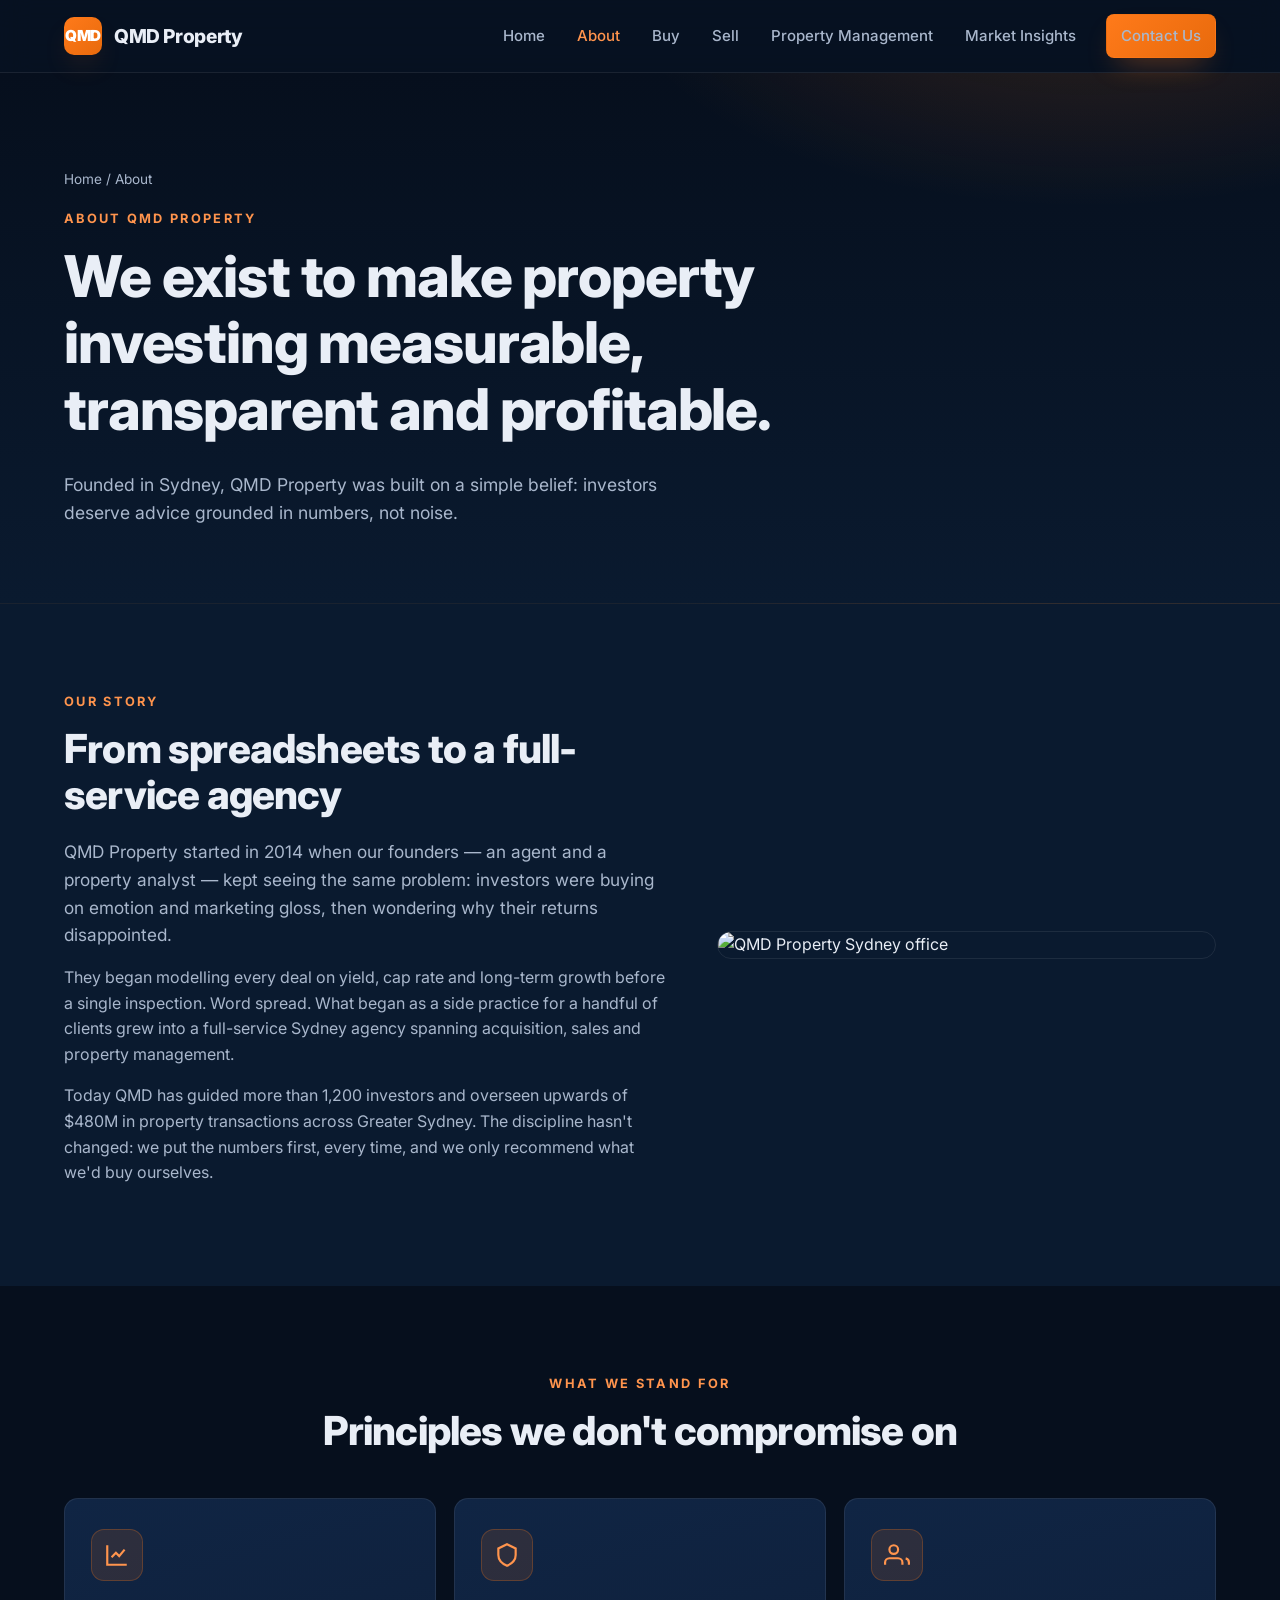
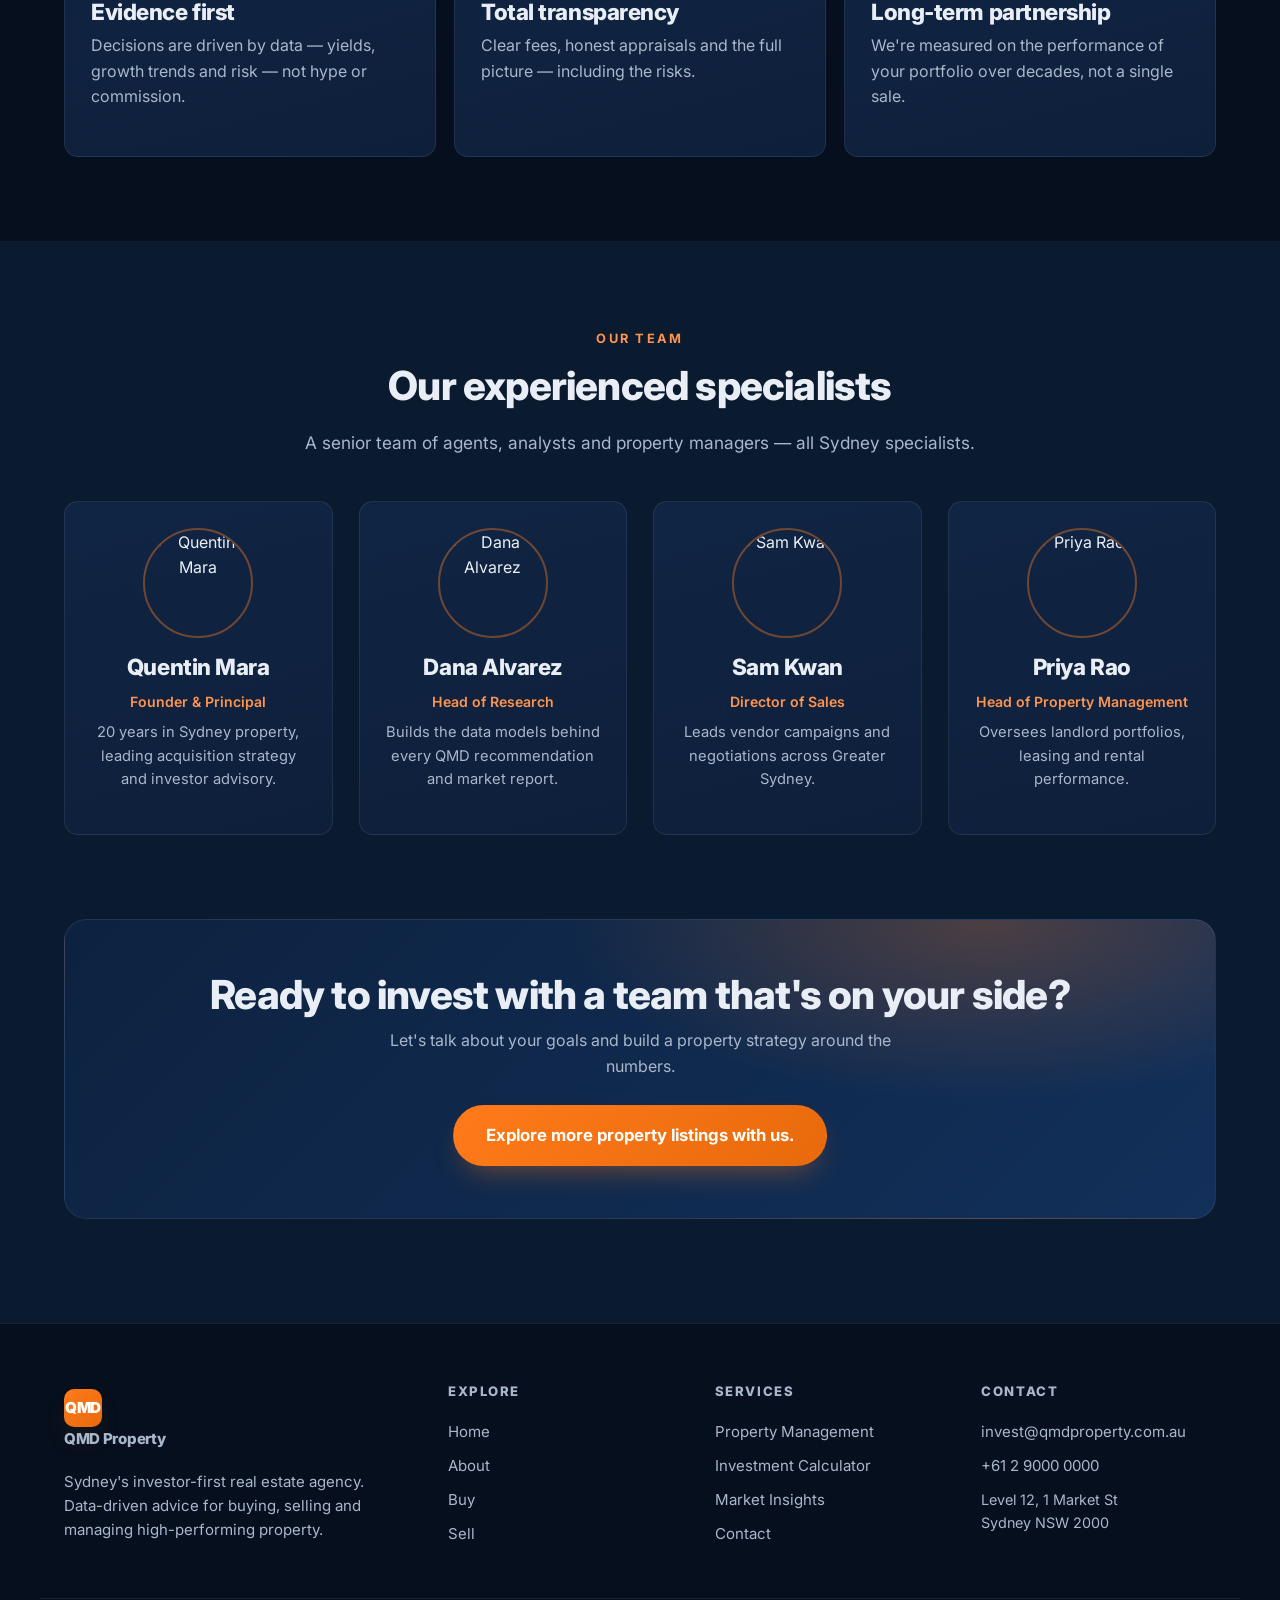
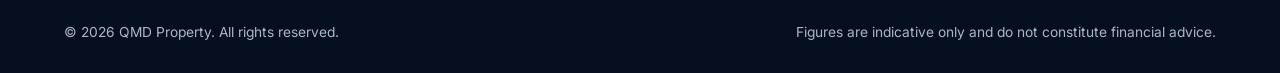
==== about.html @ 73f2976e "Initial commit" ====
<!DOCTYPE html>
<html lang="en">
<head>
  <meta charset="UTF-8">
  <meta name="viewport" content="width=device-width, initial-scale=1.0">
  <title>About — QMD Property</title>
  <meta name="description" content="The story behind QMD Property — a Sydney real estate investment agency built to put investor returns first. Meet the team.">
  <link rel="preconnect" href="https://fonts.googleapis.com">
  <link rel="preconnect" href="https://fonts.gstatic.com" crossorigin>
  <link href="https://fonts.googleapis.com/css2?family=Inter:wght@400;500;600;700;800;900&display=swap" rel="stylesheet">
  <link rel="stylesheet" href="css/styles.css">
</head>
<body>
  <header class="nav">
    <div class="container nav__inner">
      <a class="brand" href="index.html"><span class="brand__mark">QMD</span><span>QMD Property</span></a>
      <nav class="nav__links" id="navLinks">
        <a href="index.html">Home</a>
        <a href="about.html" class="active">About</a>
        <a href="buy.html">Buy</a>
        <a href="sell.html">Sell</a>
        <a href="property-management.html">Property Management</a>
        <a href="market-insights.html">Market Insights</a>
        <span class="nav__cta"><a class="btn btn--primary" href="contact.html">Contact Us</a></span>
      </nav>
      <button class="nav__toggle" aria-label="Menu"><span></span><span></span><span></span></button>
    </div>
  </header>

  <section class="page-hero">
    <div class="container reveal in">
      <nav class="breadcrumb"><a href="index.html">Home</a> / About</nav>
      <span class="eyebrow">About QMD Property</span>
      <h1>We exist to make property investing measurable, transparent and profitable.</h1>
      <p>Founded in Sydney, QMD Property was built on a simple belief: investors deserve advice grounded in numbers, not noise.</p>
    </div>
  </section>

  <!-- STORY -->
  <section class="section">
    <div class="container story">
      <div class="reveal">
        <span class="eyebrow">Our Story</span>
        <h2>From spreadsheets to a full-service agency</h2>
        <p class="lead">QMD Property started in 2014 when our founders — an agent and a property analyst — kept seeing the same problem: investors were buying on emotion and marketing gloss, then wondering why their returns disappointed.</p>
        <p class="muted">They began modelling every deal on yield, cap rate and long-term growth before a single inspection. Word spread. What began as a side practice for a handful of clients grew into a full-service Sydney agency spanning acquisition, sales and property management.</p>
        <p class="muted">Today QMD has guided more than 1,200 investors and overseen upwards of $480M in property transactions across Greater Sydney. The discipline hasn't changed: we put the numbers first, every time, and we only recommend what we'd buy ourselves.</p>
      </div>
      <div class="story__img reveal" data-delay="1">
        <img src="https://placehold.co/800x600/0d2240/ff7a1a?text=QMD+Property+Sydney" alt="QMD Property Sydney office">
      </div>
    </div>
  </section>

  <!-- VALUES -->
  <section class="section" style="background:var(--navy-900)">
    <div class="container">
      <div class="section-head center reveal">
        <span class="eyebrow">What We Stand For</span>
        <h2>Principles we don't compromise on</h2>
      </div>
      <div class="value-grid">
        <div class="card feature reveal"><div class="feature__icon"><svg viewBox="0 0 24 24" fill="none" stroke="currentColor" stroke-width="2"><path d="M3 3v18h18"/><path d="M7 14l4-4 3 3 5-6"/></svg></div><h3>Evidence first</h3><p>Decisions are driven by data — yields, growth trends and risk — not hype or commission.</p></div>
        <div class="card feature reveal" data-delay="1"><div class="feature__icon"><svg viewBox="0 0 24 24" fill="none" stroke="currentColor" stroke-width="2"><path d="M12 2l8 4v6c0 5-3.5 8-8 10-4.5-2-8-5-8-10V6z"/></svg></div><h3>Total transparency</h3><p>Clear fees, honest appraisals and the full picture — including the risks.</p></div>
        <div class="card feature reveal" data-delay="2"><div class="feature__icon"><svg viewBox="0 0 24 24" fill="none" stroke="currentColor" stroke-width="2"><path d="M17 21v-2a4 4 0 0 0-4-4H5a4 4 0 0 0-4 4v2"/><circle cx="9" cy="7" r="4"/><path d="M23 21v-2a4 4 0 0 0-3-3.87"/></svg></div><h3>Long-term partnership</h3><p>We're measured on the performance of your portfolio over decades, not a single sale.</p></div>
      </div>
    </div>
  </section>

  <!-- TEAM -->
  <section class="section">
    <div class="container">
      <div class="section-head center reveal">
        <span class="eyebrow">Our Team</span>
        <h2>Our experienced specialists</h2>
        <p class="lead">A senior team of agents, analysts and property managers — all Sydney specialists.</p>
      </div>
      <div class="grid grid--4">
        <div class="card team-card reveal"><img src="https://placehold.co/200x200/12305a/ff7a1a?text=QM" alt="Quentin Mara"><h3>Quentin Mara</h3><div class="role">Founder & Principal</div><p>20 years in Sydney property, leading acquisition strategy and investor advisory.</p></div>
        <div class="card team-card reveal" data-delay="1"><img src="https://placehold.co/200x200/0d2240/ff944d?text=DA" alt="Dana Alvarez"><h3>Dana Alvarez</h3><div class="role">Head of Research</div><p>Builds the data models behind every QMD recommendation and market report.</p></div>
        <div class="card team-card reveal" data-delay="2"><img src="https://placehold.co/200x200/0a1a2f/ff7a1a?text=SK" alt="Sam Kwan"><h3>Sam Kwan</h3><div class="role">Director of Sales</div><p>Leads vendor campaigns and negotiations across Greater Sydney.</p></div>
        <div class="card team-card reveal" data-delay="3"><img src="https://placehold.co/200x200/12305a/ff944d?text=PR" alt="Priya Rao"><h3>Priya Rao</h3><div class="role">Head of Property Management</div><p>Oversees landlord portfolios, leasing and rental performance.</p></div>
      </div>
    </div>
  </section>

  <section class="section" style="padding-top:0">
    <div class="container">
      <div class="cta-band reveal">
        <h2>Ready to invest with a team that's on your side?</h2>
        <p>Let's talk about your goals and build a property strategy around the numbers.</p>
        <a class="btn btn--primary btn--lg" href="contact.html">Explore more property listings with us.</a>
      </div>
    </div>
  </section>

  <footer class="footer">
    <div class="container footer__grid">
      <div class="footer__about"><a class="brand" href="index.html" style="margin-bottom:14px"><span class="brand__mark">QMD</span><span>QMD Property</span></a><p>Sydney's investor-first real estate agency. Data-driven advice for buying, selling and managing high-performing property.</p></div>
      <div><h4>Explore</h4><a href="index.html">Home</a><a href="about.html">About</a><a href="buy.html">Buy</a><a href="sell.html">Sell</a></div>
      <div><h4>Services</h4><a href="property-management.html">Property Management</a><a href="calculator.html">Investment Calculator</a><a href="market-insights.html">Market Insights</a><a href="contact.html">Contact</a></div>
      <div><h4>Contact</h4><a href="mailto:invest@qmdproperty.com.au">invest@qmdproperty.com.au</a><a href="tel:+61290000000">+61 2 9000 0000</a><span class="muted" style="font-size:.9rem;display:block;padding-top:5px">Level 12, 1 Market St<br>Sydney NSW 2000</span></div>
    </div>
    <div class="container footer__bottom"><span>© <span data-year></span> QMD Property. All rights reserved.</span><span>Figures are indicative only and do not constitute financial advice.</span></div>
  </footer>

  <script src="js/main.js"></script>
</body>
</html>
---- css/styles.css ----
/* =============================================================================
   QMD Property — global stylesheet
   Dark blue + orange, corporate, investor-focused.
   ========================================================================== */

:root {
  /* Brand palette */
  --navy-900: #060f1d;
  --navy-800: #0a1a2f;
  --navy-700: #0d2240;
  --navy-600: #12305a;
  --navy-500: #1b4276;
  --orange-500: #ff7a1a;
  --orange-400: #ff944d;
  --orange-600: #e86a0c;

  --ink: #e9eef6;
  --ink-muted: #a9b7cc;
  --line: rgba(255, 255, 255, 0.08);
  --card: #0e1f3a;
  --card-2: #102544;

  --maxw: 1200px;
  --radius: 14px;
  --radius-sm: 9px;
  --shadow: 0 18px 40px -20px rgba(0, 0, 0, 0.7);
  --shadow-orange: 0 14px 30px -12px rgba(255, 122, 26, 0.45);

  --font: "Inter", -apple-system, BlinkMacSystemFont, "Segoe UI", Roboto, Helvetica, Arial, sans-serif;
}

/* ----------------------------------------------------------------- reset */
*,
*::before,
*::after { box-sizing: border-box; }

html { scroll-behavior: smooth; }

body {
  margin: 0;
  font-family: var(--font);
  color: var(--ink);
  background: var(--navy-800);
  line-height: 1.6;
  -webkit-font-smoothing: antialiased;
  overflow-x: hidden;
}

img { max-width: 100%; display: block; }
a { color: inherit; text-decoration: none; }

h1, h2, h3, h4 { line-height: 1.15; margin: 0 0 .5em; font-weight: 800; letter-spacing: -0.02em; }
h1 { font-size: clamp(2.1rem, 5vw, 3.6rem); }
h2 { font-size: clamp(1.6rem, 3.4vw, 2.5rem); }
h3 { font-size: clamp(1.15rem, 2vw, 1.4rem); }
p { margin: 0 0 1rem; }

.container { width: 100%; max-width: var(--maxw); margin: 0 auto; padding: 0 24px; }

.section { padding: 84px 0; }
.section--tight { padding: 56px 0; }
.section-head { max-width: 720px; margin-bottom: 44px; }
.section-head.center { margin-left: auto; margin-right: auto; text-align: center; }
.eyebrow {
  display: inline-block;
  font-size: .8rem;
  font-weight: 700;
  letter-spacing: .18em;
  text-transform: uppercase;
  color: var(--orange-400);
  margin-bottom: 14px;
}
.lead { color: var(--ink-muted); font-size: 1.08rem; }
.muted { color: var(--ink-muted); }
.text-orange { color: var(--orange-500); }

/* ----------------------------------------------------------------- buttons */
.btn {
  display: inline-flex;
  align-items: center;
  gap: 10px;
  padding: 14px 26px;
  border-radius: 999px;
  font-weight: 700;
  font-size: .98rem;
  border: 1px solid transparent;
  cursor: pointer;
  transition: transform .2s ease, box-shadow .2s ease, background .2s ease, border-color .2s ease;
  white-space: nowrap;
}
.btn--primary {
  background: linear-gradient(135deg, var(--orange-500), var(--orange-600));
  color: #fff;
  box-shadow: var(--shadow-orange);
}
.btn--primary:hover { transform: translateY(-2px); box-shadow: 0 20px 38px -12px rgba(255, 122, 26, 0.6); }
.btn--ghost { background: transparent; color: var(--ink); border-color: var(--line); }
.btn--ghost:hover { border-color: var(--orange-500); color: var(--orange-400); transform: translateY(-2px); }
.btn--block { width: 100%; justify-content: center; }
.btn--lg { padding: 16px 32px; font-size: 1.05rem; }

/* ----------------------------------------------------------------- navbar */
.nav {
  position: sticky;
  top: 0;
  z-index: 100;
  background: rgba(6, 15, 29, 0.72);
  backdrop-filter: blur(14px);
  border-bottom: 1px solid var(--line);
  transition: background .3s ease;
}
.nav.scrolled { background: rgba(6, 15, 29, 0.92); }
.nav__inner {
  display: flex;
  align-items: center;
  justify-content: space-between;
  height: 72px;
}
.brand { display: flex; align-items: center; gap: 12px; font-weight: 800; font-size: 1.2rem; letter-spacing: -.02em; }
.brand__mark {
  display: grid; place-items: center;
  width: 38px; height: 38px;
  border-radius: 10px;
  background: linear-gradient(135deg, var(--orange-500), var(--orange-600));
  color: #fff; font-weight: 900; font-size: .95rem;
  box-shadow: var(--shadow-orange);
}
.brand__sub { color: var(--ink-muted); font-weight: 500; font-size: .72rem; letter-spacing: .14em; text-transform: uppercase; display: block; margin-top: -3px;}

.nav__links { display: flex; align-items: center; gap: 4px; }
.nav__links a {
  padding: 9px 14px;
  border-radius: 8px;
  font-size: .94rem;
  font-weight: 500;
  color: var(--ink-muted);
  transition: color .18s ease, background .18s ease;
}
.nav__links a:hover { color: var(--ink); background: rgba(255, 255, 255, 0.05); }
.nav__links a.active { color: var(--orange-400); }
.nav__cta { margin-left: 12px; }

.nav__toggle {
  display: none;
  background: none; border: 1px solid var(--line);
  border-radius: 8px; width: 42px; height: 42px;
  cursor: pointer; color: var(--ink);
}
.nav__toggle span { display: block; width: 18px; height: 2px; background: currentColor; margin: 4px auto; transition: .25s; }

@media (max-width: 980px) {
  .nav__toggle { display: block; }
  .nav__links {
    position: absolute;
    top: 72px; left: 0; right: 0;
    flex-direction: column;
    align-items: stretch;
    gap: 0;
    background: var(--navy-900);
    border-bottom: 1px solid var(--line);
    padding: 12px 24px 22px;
    transform: translateY(-12px);
    opacity: 0; pointer-events: none;
    transition: .25s ease;
  }
  .nav__links.open { transform: translateY(0); opacity: 1; pointer-events: auto; }
  .nav__links a { padding: 13px 8px; }
  .nav__cta { margin: 8px 0 0; }
  .nav__cta .btn { width: 100%; justify-content: center; }
}

/* ----------------------------------------------------------------- hero */
.hero {
  position: relative;
  overflow: hidden;
  padding: clamp(70px, 12vw, 140px) 0 clamp(60px, 9vw, 110px);
  background:
    radial-gradient(1100px 540px at 78% -8%, rgba(255, 122, 26, 0.22), transparent 60%),
    radial-gradient(900px 500px at 8% 18%, rgba(27, 66, 118, 0.55), transparent 60%),
    linear-gradient(180deg, var(--navy-900), var(--navy-800));
}
.hero__grid {
  display: grid;
  grid-template-columns: 1.05fr .95fr;
  gap: 56px;
  align-items: center;
}
.hero__tag {
  display: inline-flex; align-items: center; gap: 8px;
  padding: 7px 14px; border-radius: 999px;
  border: 1px solid var(--line);
  background: rgba(255, 255, 255, 0.04);
  font-size: .82rem; color: var(--ink-muted); margin-bottom: 22px;
}
.hero__tag .dot { width: 8px; height: 8px; border-radius: 50%; background: var(--orange-500); box-shadow: 0 0 0 4px rgba(255,122,26,.18); }
.hero h1 span { color: var(--orange-500); }
.hero p { font-size: 1.15rem; color: var(--ink-muted); max-width: 540px; }
.hero__actions { display: flex; flex-wrap: wrap; gap: 14px; margin-top: 30px; }
.hero__stats { display: flex; gap: 34px; margin-top: 44px; flex-wrap: wrap; }
.hero__stats .num { font-size: 1.9rem; font-weight: 800; color: #fff; }
.hero__stats .lbl { font-size: .82rem; color: var(--ink-muted); }

/* parallax visual (hero only) */
.hero__visual { position: relative; }
.hero__visual .parallax-layer { will-change: transform; }
.hero-card {
  background: linear-gradient(160deg, var(--card-2), var(--card));
  border: 1px solid var(--line);
  border-radius: 18px;
  box-shadow: var(--shadow);
  padding: 22px;
}
.hero-card__img {
  border-radius: 12px;
  aspect-ratio: 16/10;
  background: linear-gradient(135deg, var(--navy-600), var(--navy-700));
  position: relative; overflow: hidden;
}
.hero-card__img::after{
  content:""; position:absolute; inset:0;
  background: radial-gradient(400px 200px at 70% 0%, rgba(255,122,26,.35), transparent 60%);
}
.hero-card__row { display: flex; justify-content: space-between; align-items: center; margin-top: 16px; }
.hero-card__row .price { font-size: 1.4rem; font-weight: 800; }
.badge {
  font-size: .72rem; font-weight: 700; letter-spacing: .04em;
  padding: 5px 10px; border-radius: 999px;
  background: rgba(255, 122, 26, 0.15); color: var(--orange-400);
  border: 1px solid rgba(255,122,26,.3);
}
.hero-float {
  position: absolute;
  background: var(--navy-900);
  border: 1px solid var(--line);
  border-radius: 12px;
  padding: 12px 16px;
  box-shadow: var(--shadow);
}
.hero-float .k { font-size: .72rem; color: var(--ink-muted); }
.hero-float .v { font-size: 1.2rem; font-weight: 800; color: var(--orange-400); }
.hero-float--tl { top: -18px; left: -22px; }
.hero-float--br { bottom: -20px; right: -16px; }

@media (max-width: 900px) {
  .hero__grid { grid-template-columns: 1fr; gap: 48px; }
  .hero__visual { order: -1; max-width: 460px; }
  .hero-float--tl { left: 0; }
  .hero-float--br { right: 0; }
}

/* ----------------------------------------------------------------- search bar graphic */
.searchbar {
  margin-top: 40px;
  background: rgba(255,255,255,.04);
  border: 1px solid var(--line);
  border-radius: 16px;
  padding: 10px;
  display: grid;
  grid-template-columns: 1.4fr 1fr 1fr auto;
  gap: 10px;
  box-shadow: var(--shadow);
  transition: border-color .3s ease, box-shadow .3s ease;
}
.searchbar:hover { border-color: rgba(255,122,26,.4); box-shadow: 0 22px 44px -22px rgba(255,122,26,.4); }
.searchbar .field {
  background: var(--navy-900);
  border-radius: 10px;
  padding: 10px 14px;
  display: flex; flex-direction: column;
}
.searchbar .field span { font-size: .68rem; text-transform: uppercase; letter-spacing: .12em; color: var(--ink-muted); }
.searchbar .field strong { font-weight: 600; color: var(--ink); }
.searchbar .field--pulse strong::after {
  content: "|"; color: var(--orange-500);
  animation: blink 1.1s steps(2) infinite; margin-left: 1px;
}
@keyframes blink { 50% { opacity: 0; } }
.searchbar .btn { height: 100%; }
@media (max-width: 760px) { .searchbar { grid-template-columns: 1fr 1fr; } .searchbar .btn { grid-column: 1 / -1; } }

/* ----------------------------------------------------------------- cards / grids */
.grid { display: grid; gap: 26px; }
.grid--3 { grid-template-columns: repeat(3, 1fr); }
.grid--2 { grid-template-columns: repeat(2, 1fr); }
.grid--4 { grid-template-columns: repeat(4, 1fr); }
@media (max-width: 900px) { .grid--3, .grid--4 { grid-template-columns: repeat(2, 1fr); } }
@media (max-width: 620px) { .grid--2, .grid--3, .grid--4 { grid-template-columns: 1fr; } }

.card {
  background: linear-gradient(165deg, var(--card-2), var(--card));
  border: 1px solid var(--line);
  border-radius: var(--radius);
  overflow: hidden;
  transition: transform .25s ease, border-color .25s ease, box-shadow .25s ease;
}
.card:hover { transform: translateY(-6px); border-color: rgba(255,122,26,.35); box-shadow: var(--shadow); }

/* property card */
.property {
  display: flex; flex-direction: column; height: 100%;
}
.property__media { position: relative; aspect-ratio: 16/11; overflow: hidden; }
.property__media img { width: 100%; height: 100%; object-fit: cover; transition: transform .5s ease; }
.property:hover .property__media img { transform: scale(1.06); }
.property__type {
  position: absolute; top: 12px; left: 12px;
  background: rgba(6,15,29,.78); backdrop-filter: blur(4px);
  border: 1px solid var(--line);
  font-size: .72rem; font-weight: 700; padding: 5px 11px; border-radius: 999px;
}
.property__yield {
  position: absolute; top: 12px; right: 12px;
  background: linear-gradient(135deg, var(--orange-500), var(--orange-600));
  color: #fff; font-size: .72rem; font-weight: 800; padding: 5px 11px; border-radius: 999px;
}
.property__body { padding: 18px 18px 20px; display: flex; flex-direction: column; flex: 1; }
.property__suburb { color: var(--ink-muted); font-size: .85rem; display: flex; align-items: center; gap: 6px; }
.property__name { font-size: 1.12rem; font-weight: 700; margin: 4px 0 10px; }
.property__price { font-size: 1.35rem; font-weight: 800; color: #fff; }
.property__specs { display: flex; gap: 16px; margin: 12px 0 16px; color: var(--ink-muted); font-size: .88rem; flex-wrap: wrap; }
.property__specs span { display: inline-flex; align-items: center; gap: 5px; }
.property__stats { display: flex; gap: 10px; margin-top: auto; }
.stat-pill {
  flex: 1; text-align: center;
  background: rgba(255,255,255,.03); border: 1px solid var(--line);
  border-radius: 10px; padding: 8px 6px;
}
.stat-pill .v { font-weight: 800; color: var(--orange-400); font-size: 1rem; }
.stat-pill .k { font-size: .66rem; text-transform: uppercase; letter-spacing: .08em; color: var(--ink-muted); }
.property__cta { margin-top: 16px; }

/* feature/service cards */
.feature { padding: 30px 26px; height: 100%; display: flex; flex-direction: column; }
.feature__icon {
  width: 52px; height: 52px; border-radius: 13px; display: grid; place-items: center;
  background: rgba(255,122,26,.12); border: 1px solid rgba(255,122,26,.25);
  color: var(--orange-400); margin-bottom: 18px;
}
.feature__icon svg { width: 26px; height: 26px; }
.feature h3 { margin-bottom: 8px; }
.feature p { color: var(--ink-muted); flex: 1; }
.feature__link { color: var(--orange-400); font-weight: 700; font-size: .92rem; display: inline-flex; align-items: center; gap: 7px; margin-top: 12px; }
.feature__link svg { transition: transform .2s ease; }
.feature:hover .feature__link svg { transform: translateX(4px); }

/* ----------------------------------------------------------------- slideshow */
.slideshow { position: relative; }
.slideshow__viewport { overflow: hidden; border-radius: var(--radius); }
.slideshow__track { display: flex; transition: transform .55s cubic-bezier(.4,.0,.2,1); }
.slideshow__slide { flex: 0 0 33.333%; padding: 0 13px; box-sizing: border-box; }
@media (max-width: 900px) { .slideshow__slide { flex-basis: 50%; } }
@media (max-width: 620px) { .slideshow__slide { flex-basis: 100%; } }
.slideshow__nav { display: flex; justify-content: space-between; align-items: center; margin-top: 24px; gap: 16px;}
.slideshow__dots { display: flex; gap: 8px; }
.slideshow__dots button {
  width: 9px; height: 9px; border-radius: 50%; border: none; cursor: pointer;
  background: rgba(255,255,255,.2); transition: .2s; padding: 0;
}
.slideshow__dots button.active { background: var(--orange-500); width: 26px; border-radius: 999px; }
.slide-arrows { display: flex; gap: 10px; }
.slide-arrows button {
  width: 46px; height: 46px; border-radius: 50%;
  background: var(--card); border: 1px solid var(--line); color: var(--ink);
  cursor: pointer; display: grid; place-items: center; transition: .2s;
}
.slide-arrows button:hover { border-color: var(--orange-500); color: var(--orange-400); }

/* ----------------------------------------------------------------- CTA band */
.cta-band {
  background:
    radial-gradient(700px 300px at 80% 0%, rgba(255,122,26,.25), transparent 60%),
    linear-gradient(135deg, var(--navy-700), var(--navy-600));
  border: 1px solid var(--line);
  border-radius: 22px;
  padding: 52px;
  text-align: center;
}
.cta-band h2 { margin-bottom: 10px; }
.cta-band p { color: var(--ink-muted); max-width: 560px; margin: 0 auto 26px; }

/* ----------------------------------------------------------------- why-invest */
.why { display: grid; grid-template-columns: repeat(2, 1fr); gap: 18px; }
@media (max-width: 720px){ .why { grid-template-columns: 1fr; } }
.why__item { display: flex; gap: 16px; padding: 22px; background: rgba(255,255,255,.025); border: 1px solid var(--line); border-radius: var(--radius); }
.why__num { font-size: 1.4rem; font-weight: 900; color: var(--orange-500); line-height: 1; }
.why__item h3 { font-size: 1.1rem; margin-bottom: 6px; }
.why__item p { color: var(--ink-muted); margin: 0; font-size: .95rem; }

/* ----------------------------------------------------------------- flowchart */
.flow { display: grid; grid-template-columns: repeat(4, 1fr); gap: 18px; counter-reset: step; }
@media (max-width: 880px){ .flow { grid-template-columns: repeat(2, 1fr); } }
@media (max-width: 520px){ .flow { grid-template-columns: 1fr; } }
.flow__step {
  position: relative;
  background: linear-gradient(165deg, var(--card-2), var(--card));
  border: 1px solid var(--line);
  border-radius: var(--radius);
  padding: 26px 22px;
}
.flow__step .n {
  width: 40px; height: 40px; border-radius: 11px; display: grid; place-items: center;
  font-weight: 900; color: #fff; margin-bottom: 14px;
  background: linear-gradient(135deg, var(--orange-500), var(--orange-600));
  box-shadow: var(--shadow-orange);
}
.flow__step h3 { font-size: 1.08rem; margin-bottom: 6px; }
.flow__step p { color: var(--ink-muted); margin: 0; font-size: .93rem; }
.flow__step::after {
  content: "→"; position: absolute; right: -16px; top: 50%; transform: translateY(-50%);
  color: var(--orange-500); font-size: 1.4rem; font-weight: 700; z-index: 2;
}
.flow__step:last-child::after { display: none; }
@media (max-width: 880px){ .flow__step::after { display: none; } }

/* ----------------------------------------------------------------- forms */
.form { display: grid; gap: 16px; }
.form .row { display: grid; grid-template-columns: 1fr 1fr; gap: 16px; }
@media (max-width: 620px){ .form .row { grid-template-columns: 1fr; } }
.field-group { display: flex; flex-direction: column; gap: 7px; }
.field-group label { font-size: .85rem; font-weight: 600; color: var(--ink); }
.field-group input,
.field-group select,
.field-group textarea {
  background: var(--navy-900);
  border: 1px solid var(--line);
  border-radius: 10px;
  padding: 13px 14px;
  color: var(--ink);
  font-family: inherit;
  font-size: .96rem;
  transition: border-color .2s ease, box-shadow .2s ease;
}
.field-group input::placeholder, .field-group textarea::placeholder { color: #62748f; }
.field-group input:focus,
.field-group select:focus,
.field-group textarea:focus {
  outline: none; border-color: var(--orange-500);
  box-shadow: 0 0 0 3px rgba(255,122,26,.18);
}
.field-group textarea { resize: vertical; min-height: 120px; }
.form__note { font-size: .82rem; color: var(--ink-muted); }
.form-card {
  background: linear-gradient(165deg, var(--card-2), var(--card));
  border: 1px solid var(--line);
  border-radius: var(--radius);
  padding: 32px;
}

/* ----------------------------------------------------------------- buy page toolbar */
.toolbar {
  background: linear-gradient(165deg, var(--card-2), var(--card));
  border: 1px solid var(--line);
  border-radius: var(--radius);
  padding: 20px;
  margin-bottom: 30px;
}
.toolbar__grid { display: grid; grid-template-columns: repeat(5, 1fr); gap: 14px; align-items: end; }
@media (max-width: 980px){ .toolbar__grid { grid-template-columns: repeat(2, 1fr); } }
@media (max-width: 520px){ .toolbar__grid { grid-template-columns: 1fr; } }
.toolbar .field-group input,
.toolbar .field-group select { padding: 11px 12px; }
.results-meta { display: flex; justify-content: space-between; align-items: center; margin-bottom: 22px; flex-wrap: wrap; gap: 12px; }
.results-meta .count { color: var(--ink-muted); }

/* pagination */
.pagination { display: flex; justify-content: center; gap: 8px; margin-top: 44px; flex-wrap: wrap; }
.pagination button {
  min-width: 42px; height: 42px; padding: 0 12px;
  border-radius: 10px; border: 1px solid var(--line);
  background: var(--card); color: var(--ink); cursor: pointer; font-weight: 600;
  transition: .18s;
}
.pagination button:hover:not(:disabled) { border-color: var(--orange-500); color: var(--orange-400); }
.pagination button.active { background: var(--orange-500); border-color: var(--orange-500); color: #fff; }
.pagination button:disabled { opacity: .4; cursor: not-allowed; }

.empty-state { text-align: center; padding: 60px 20px; color: var(--ink-muted); }

/* ----------------------------------------------------------------- single listing */
.listing-hero { display: grid; grid-template-columns: 1.4fr 1fr; gap: 30px; }
@media (max-width: 880px){ .listing-hero { grid-template-columns: 1fr; } }
.gallery__main { border-radius: var(--radius); overflow: hidden; aspect-ratio: 16/10; border: 1px solid var(--line); }
.gallery__main img { width: 100%; height: 100%; object-fit: cover; }
.gallery__thumbs { display: grid; grid-template-columns: repeat(3, 1fr); gap: 12px; margin-top: 12px; }
.gallery__thumbs img { border-radius: 10px; aspect-ratio: 16/11; object-fit: cover; cursor: pointer; border: 2px solid transparent; transition: .2s; }
.gallery__thumbs img:hover, .gallery__thumbs img.active { border-color: var(--orange-500); }
.listing-summary { background: linear-gradient(165deg, var(--card-2), var(--card)); border: 1px solid var(--line); border-radius: var(--radius); padding: 28px; align-self: start; }
.listing-summary .price { font-size: 2rem; font-weight: 900; }
.invest-stats { display: grid; grid-template-columns: repeat(3, 1fr); gap: 12px; margin: 22px 0; }
.invest-stats .box { background: rgba(255,255,255,.03); border: 1px solid var(--line); border-radius: 12px; padding: 16px 12px; text-align: center; }
.invest-stats .box .v { font-size: 1.4rem; font-weight: 900; color: var(--orange-400); }
.invest-stats .box .k { font-size: .72rem; text-transform: uppercase; letter-spacing: .07em; color: var(--ink-muted); }
.spec-list { list-style: none; padding: 0; margin: 20px 0 0; display: grid; grid-template-columns: 1fr 1fr; gap: 12px; }
.spec-list li { display: flex; justify-content: space-between; padding: 10px 0; border-bottom: 1px solid var(--line); font-size: .95rem; }
.spec-list li span:first-child { color: var(--ink-muted); }

/* ----------------------------------------------------------------- calculator */
.calc { display: grid; grid-template-columns: 1fr 1fr; gap: 30px; align-items: start; }
@media (max-width: 880px){ .calc { grid-template-columns: 1fr; } }
.calc__results { background: linear-gradient(165deg, var(--card-2), var(--card)); border: 1px solid var(--line); border-radius: var(--radius); padding: 30px; position: sticky; top: 92px; }
.result-row { display: flex; justify-content: space-between; align-items: baseline; padding: 18px 0; border-bottom: 1px solid var(--line); }
.result-row:last-child { border-bottom: none; }
.result-row .label { color: var(--ink-muted); }
.result-row .value { font-size: 1.8rem; font-weight: 900; color: var(--orange-400); }
.result-row .value.big { font-size: 2.2rem; }
input[type="range"] { width: 100%; accent-color: var(--orange-500); }

/* ----------------------------------------------------------------- about / team */
.team-card { text-align: center; padding: 26px; }
.team-card img { width: 110px; height: 110px; border-radius: 50%; object-fit: cover; margin: 0 auto 16px; border: 2px solid rgba(255,122,26,.4); }
.team-card .role { color: var(--orange-400); font-size: .88rem; font-weight: 600; }
.team-card p { color: var(--ink-muted); font-size: .92rem; margin-top: 8px; }

.story { display: grid; grid-template-columns: 1.1fr .9fr; gap: 44px; align-items: center; }
@media (max-width: 880px){ .story { grid-template-columns: 1fr; } }
.story__img { border-radius: var(--radius); overflow: hidden; border: 1px solid var(--line); box-shadow: var(--shadow); }

.value-grid { display: grid; grid-template-columns: repeat(3,1fr); gap: 18px; }
@media (max-width: 760px){ .value-grid { grid-template-columns: 1fr; } }

/* ----------------------------------------------------------------- market insights */
.market { display: flex; flex-direction: column; height: 100%; padding: 26px; }
.market__head { display: flex; justify-content: space-between; align-items: center; margin-bottom: 14px; }
.market__trend { font-size: .78rem; font-weight: 700; padding: 4px 10px; border-radius: 999px; background: rgba(46, 204, 113, .14); color: #4ade80; border: 1px solid rgba(46,204,113,.3); }
.market__metrics { display: grid; grid-template-columns: repeat(3,1fr); gap: 10px; margin-top: auto; padding-top: 18px; }
.market__metrics .m .v { font-weight: 800; color: var(--orange-400); }
.market__metrics .m .k { font-size: .68rem; text-transform: uppercase; letter-spacing: .06em; color: var(--ink-muted); }

/* ----------------------------------------------------------------- page hero (interior) */
.page-hero {
  padding: clamp(60px, 9vw, 96px) 0 clamp(40px, 6vw, 60px);
  background:
    radial-gradient(800px 400px at 85% -20%, rgba(255,122,26,.18), transparent 60%),
    linear-gradient(180deg, var(--navy-900), var(--navy-800));
  border-bottom: 1px solid var(--line);
}
.page-hero h1 { max-width: 760px; }
.page-hero p { max-width: 640px; color: var(--ink-muted); font-size: 1.1rem; }
.breadcrumb { font-size: .85rem; color: var(--ink-muted); margin-bottom: 14px; }
.breadcrumb a:hover { color: var(--orange-400); }

/* ----------------------------------------------------------------- footer */
.footer { background: var(--navy-900); border-top: 1px solid var(--line); padding: 60px 0 30px; margin-top: 20px; }
.footer__grid { display: grid; grid-template-columns: 1.5fr 1fr 1fr 1fr; gap: 32px; }
@media (max-width: 820px){ .footer__grid { grid-template-columns: 1fr 1fr; gap: 28px; } }
@media (max-width: 480px){ .footer__grid { grid-template-columns: 1fr; } }
.footer h4 { font-size: .82rem; text-transform: uppercase; letter-spacing: .12em; color: var(--ink-muted); margin-bottom: 16px; }
.footer a { display: block; color: var(--ink-muted); padding: 5px 0; font-size: .94rem; transition: color .18s; }
.footer a:hover { color: var(--orange-400); }
.footer__about p { color: var(--ink-muted); font-size: .94rem; max-width: 300px; }
.footer__bottom { border-top: 1px solid var(--line); margin-top: 40px; padding-top: 22px; display: flex; justify-content: space-between; gap: 14px; flex-wrap: wrap; color: var(--ink-muted); font-size: .86rem; }

/* ----------------------------------------------------------------- scroll reveal */
.reveal { opacity: 0; transform: translateY(26px); transition: opacity .7s ease, transform .7s ease; }
.reveal.in { opacity: 1; transform: none; }
.reveal[data-delay="1"]{ transition-delay: .08s; }
.reveal[data-delay="2"]{ transition-delay: .16s; }
.reveal[data-delay="3"]{ transition-delay: .24s; }

@media (prefers-reduced-motion: reduce) {
  * { animation: none !important; transition: none !important; scroll-behavior: auto !important; }
  .reveal { opacity: 1; transform: none; }
}

/* form success message */
.form-success {
  display: none;
  background: rgba(46,204,113,.12);
  border: 1px solid rgba(46,204,113,.35);
  color: #4ade80;
  border-radius: 10px; padding: 14px 16px; font-size: .95rem; font-weight: 600;
}
.form-success.show { display: block; }
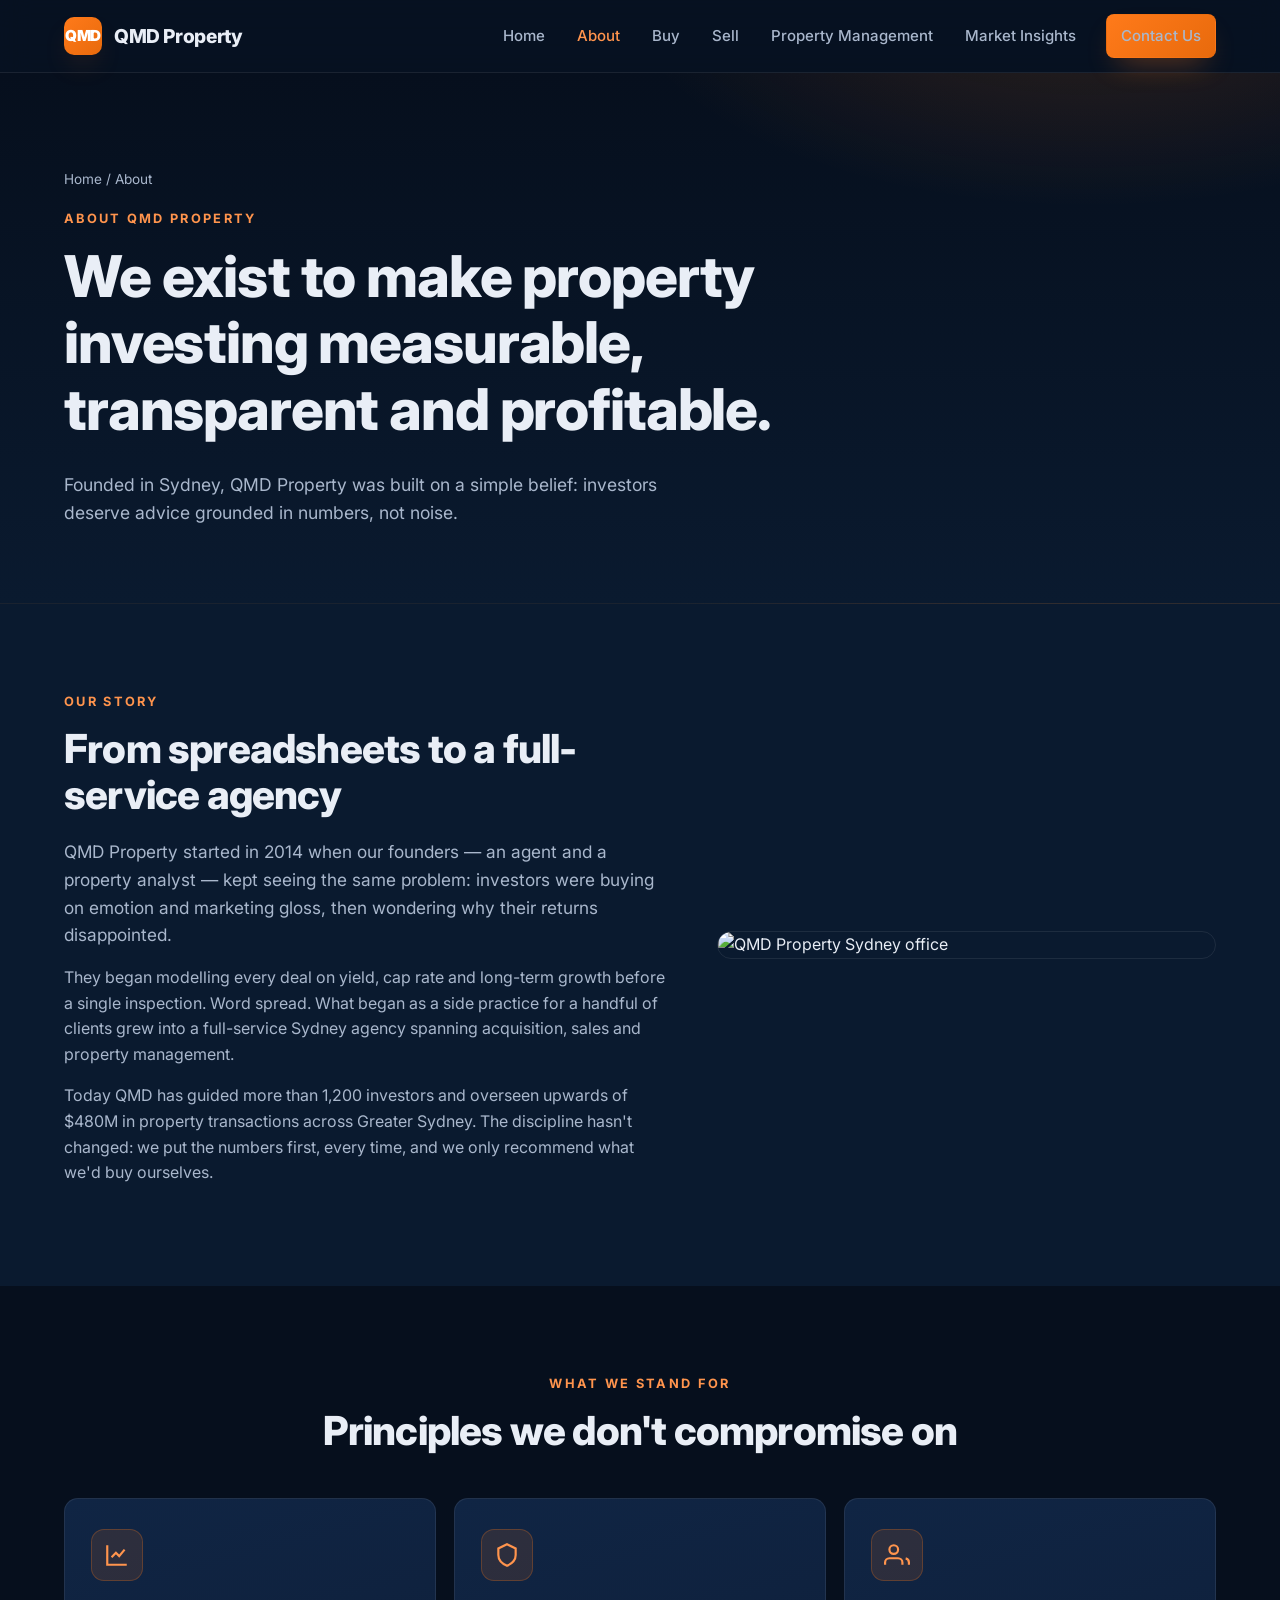
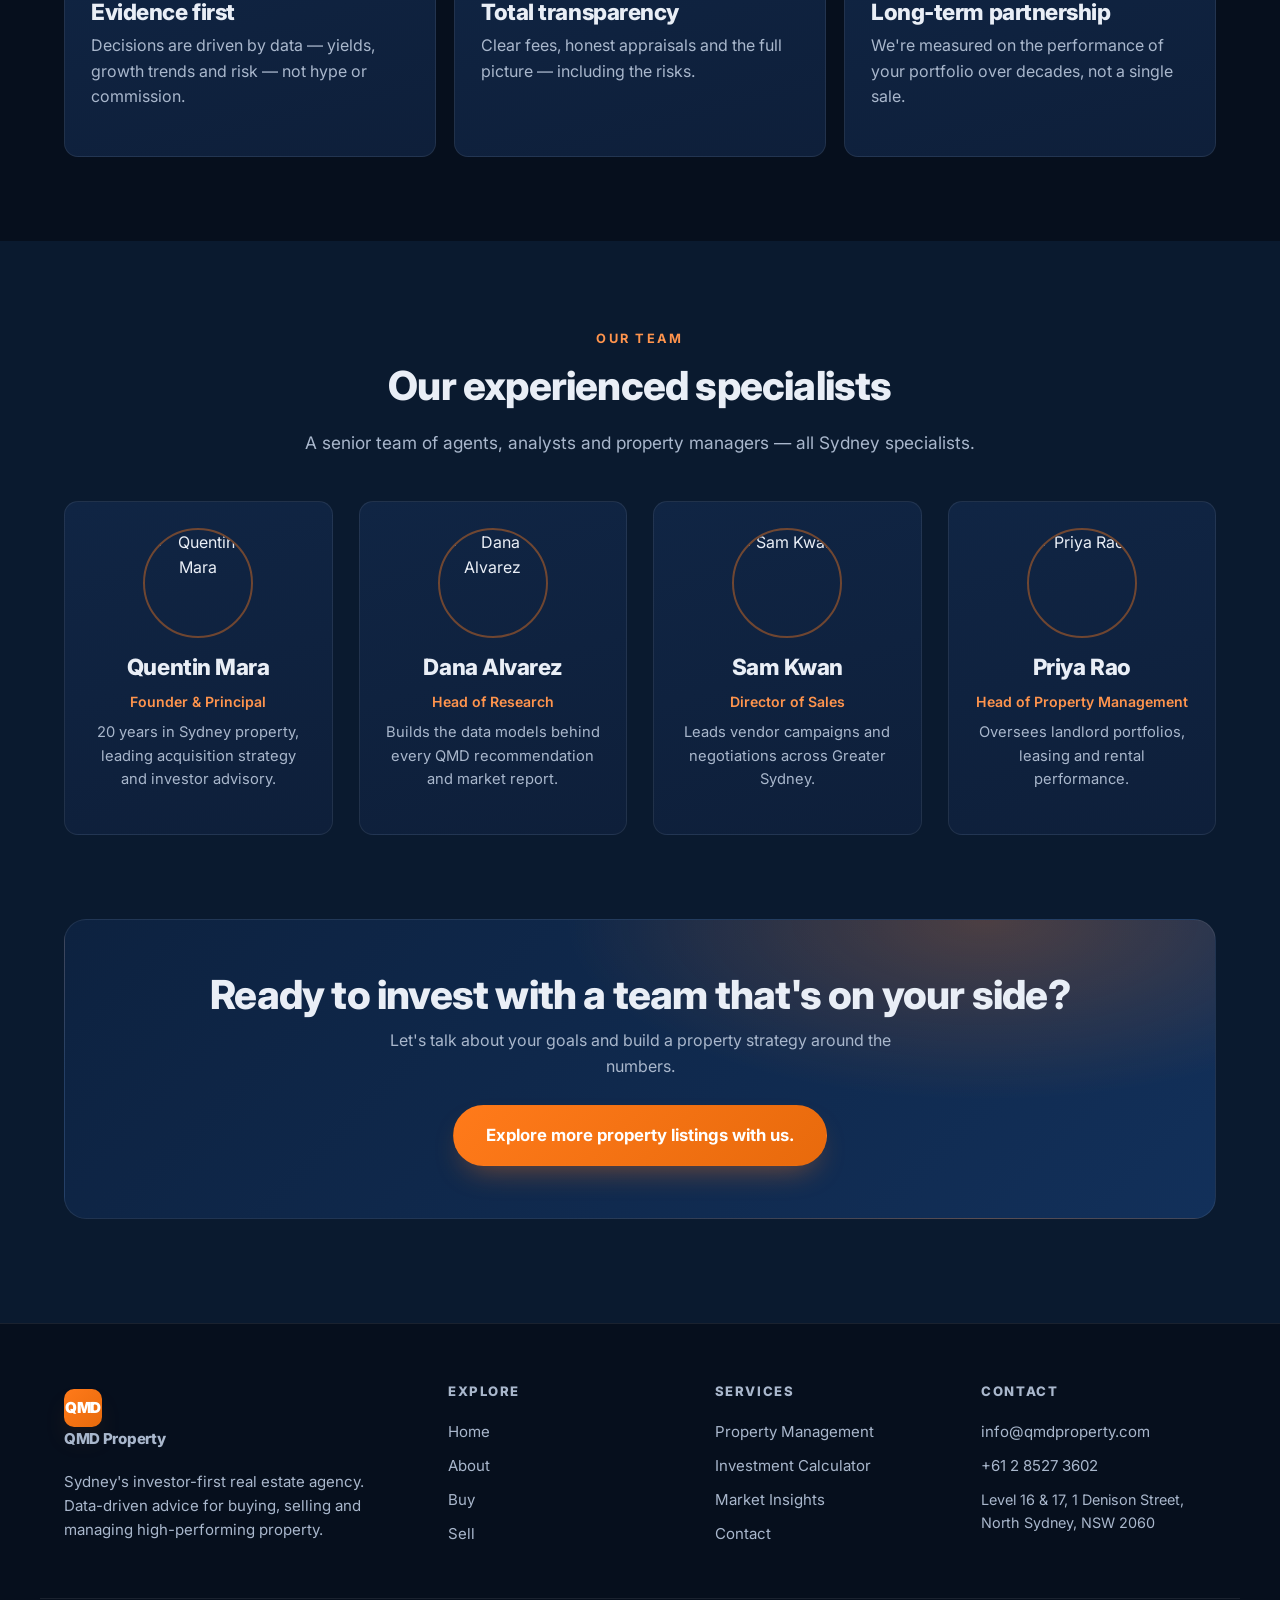
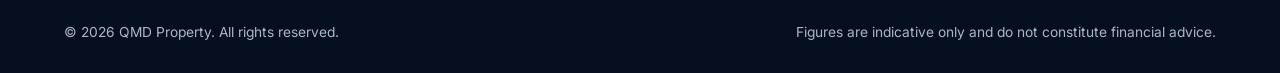
==== commit c58d60f1: "Make contact details consistent site-wide Update every page's footer (and the Contact/listing body c" ====
--- a/about.html
+++ b/about.html
@@ -99,7 +99,7 @@
       <div class="footer__about"><a class="brand" href="index.html" style="margin-bottom:14px"><span class="brand__mark">QMD</span><span>QMD Property</span></a><p>Sydney's investor-first real estate agency. Data-driven advice for buying, selling and managing high-performing property.</p></div>
       <div><h4>Explore</h4><a href="index.html">Home</a><a href="about.html">About</a><a href="buy.html">Buy</a><a href="sell.html">Sell</a></div>
       <div><h4>Services</h4><a href="property-management.html">Property Management</a><a href="calculator.html">Investment Calculator</a><a href="market-insights.html">Market Insights</a><a href="contact.html">Contact</a></div>
-      <div><h4>Contact</h4><a href="mailto:invest@qmdproperty.com.au">invest@qmdproperty.com.au</a><a href="tel:+61290000000">+61 2 9000 0000</a><span class="muted" style="font-size:.9rem;display:block;padding-top:5px">Level 12, 1 Market St<br>Sydney NSW 2000</span></div>
+      <div><h4>Contact</h4><a href="mailto:info@qmdproperty.com">info@qmdproperty.com</a><a href="tel:+61285273602">+61 2 8527 3602</a><span class="muted" style="font-size:.9rem;display:block;padding-top:5px">Level 16 &amp; 17, 1 Denison Street,<br>North Sydney, NSW 2060</span></div>
     </div>
     <div class="container footer__bottom"><span>© <span data-year></span> QMD Property. All rights reserved.</span><span>Figures are indicative only and do not constitute financial advice.</span></div>
   </footer>
--- a/css/styles.css
+++ b/css/styles.css
@@ -571,3 +571,14 @@
   border-radius: 10px; padding: 14px 16px; font-size: .95rem; font-weight: 600;
 }
 .form-success.show { display: block; }
+
+/* form error message */
+.form-error {
+  display: none;
+  background: rgba(239, 68, 68, .12);
+  border: 1px solid rgba(239, 68, 68, .4);
+  color: #f87171;
+  border-radius: 10px; padding: 14px 16px; font-size: .95rem; font-weight: 600;
+  margin-bottom: 4px;
+}
+.form-error.show { display: block; }
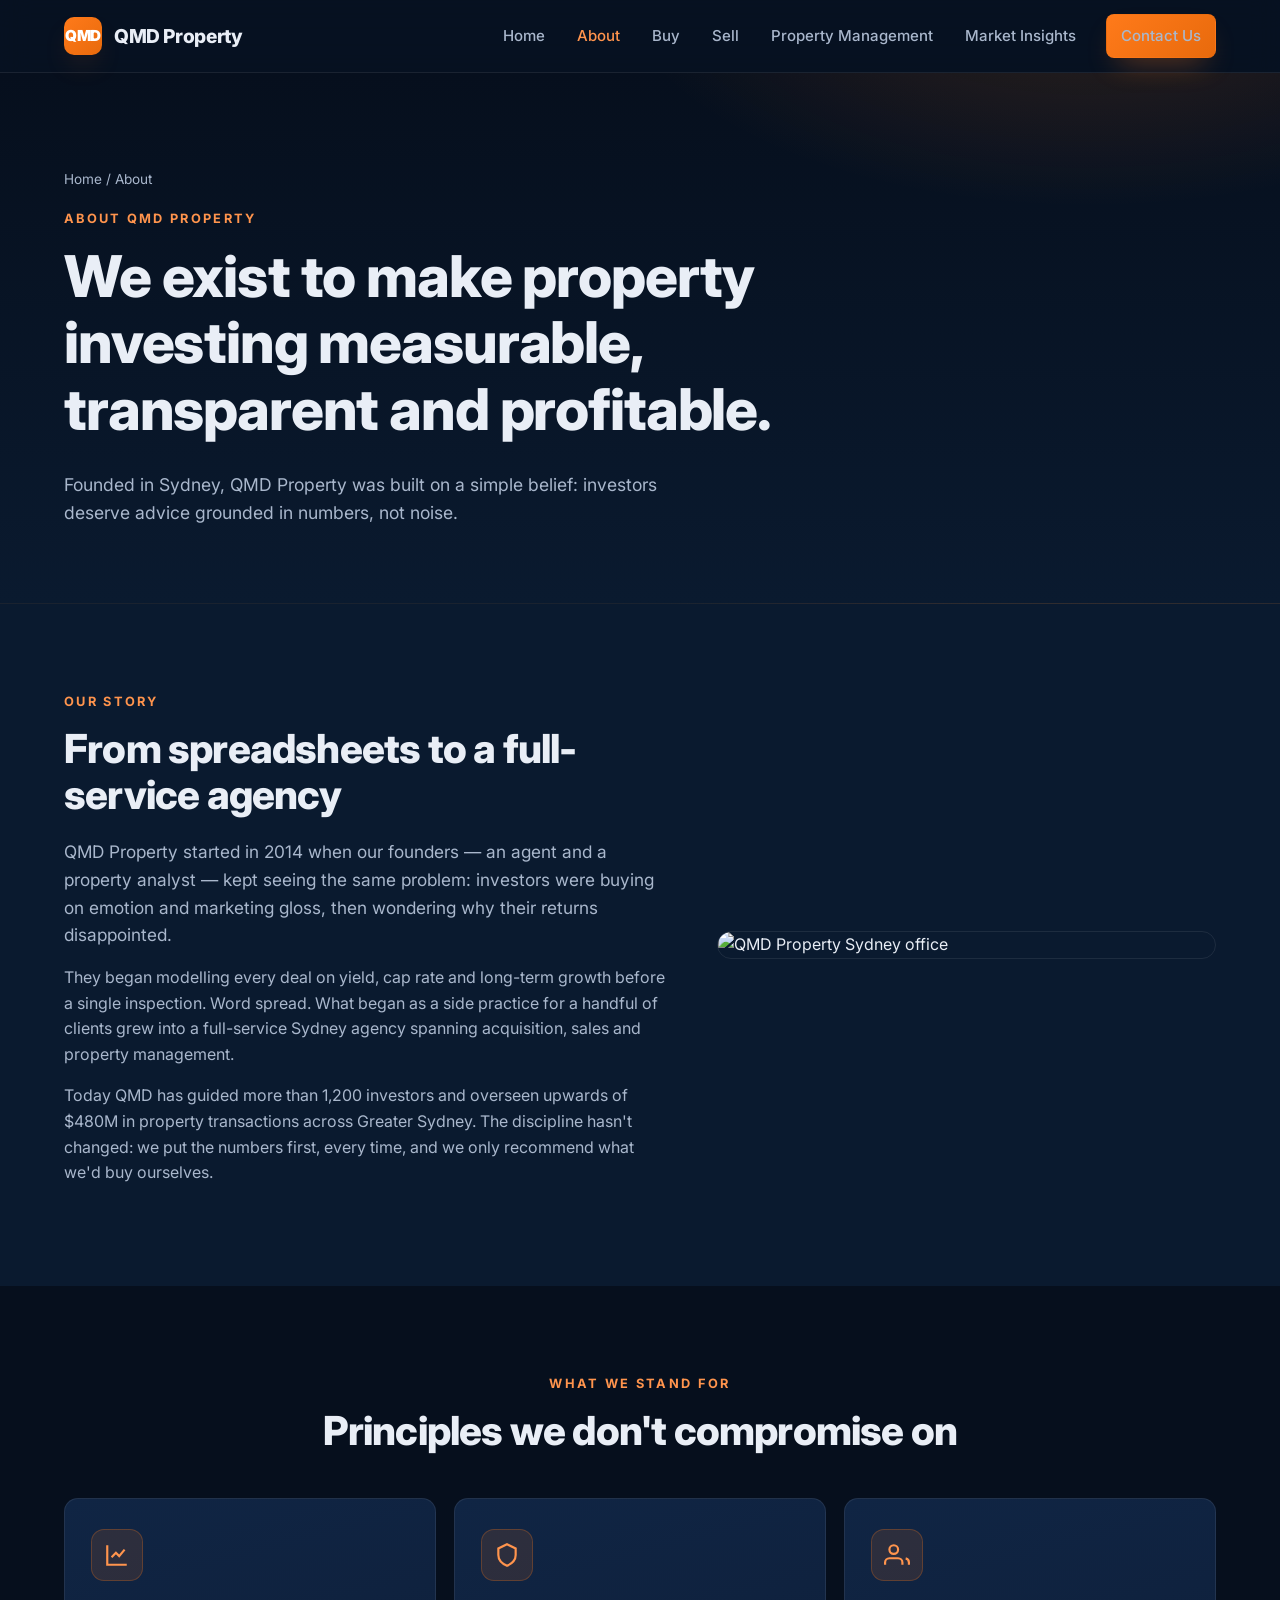
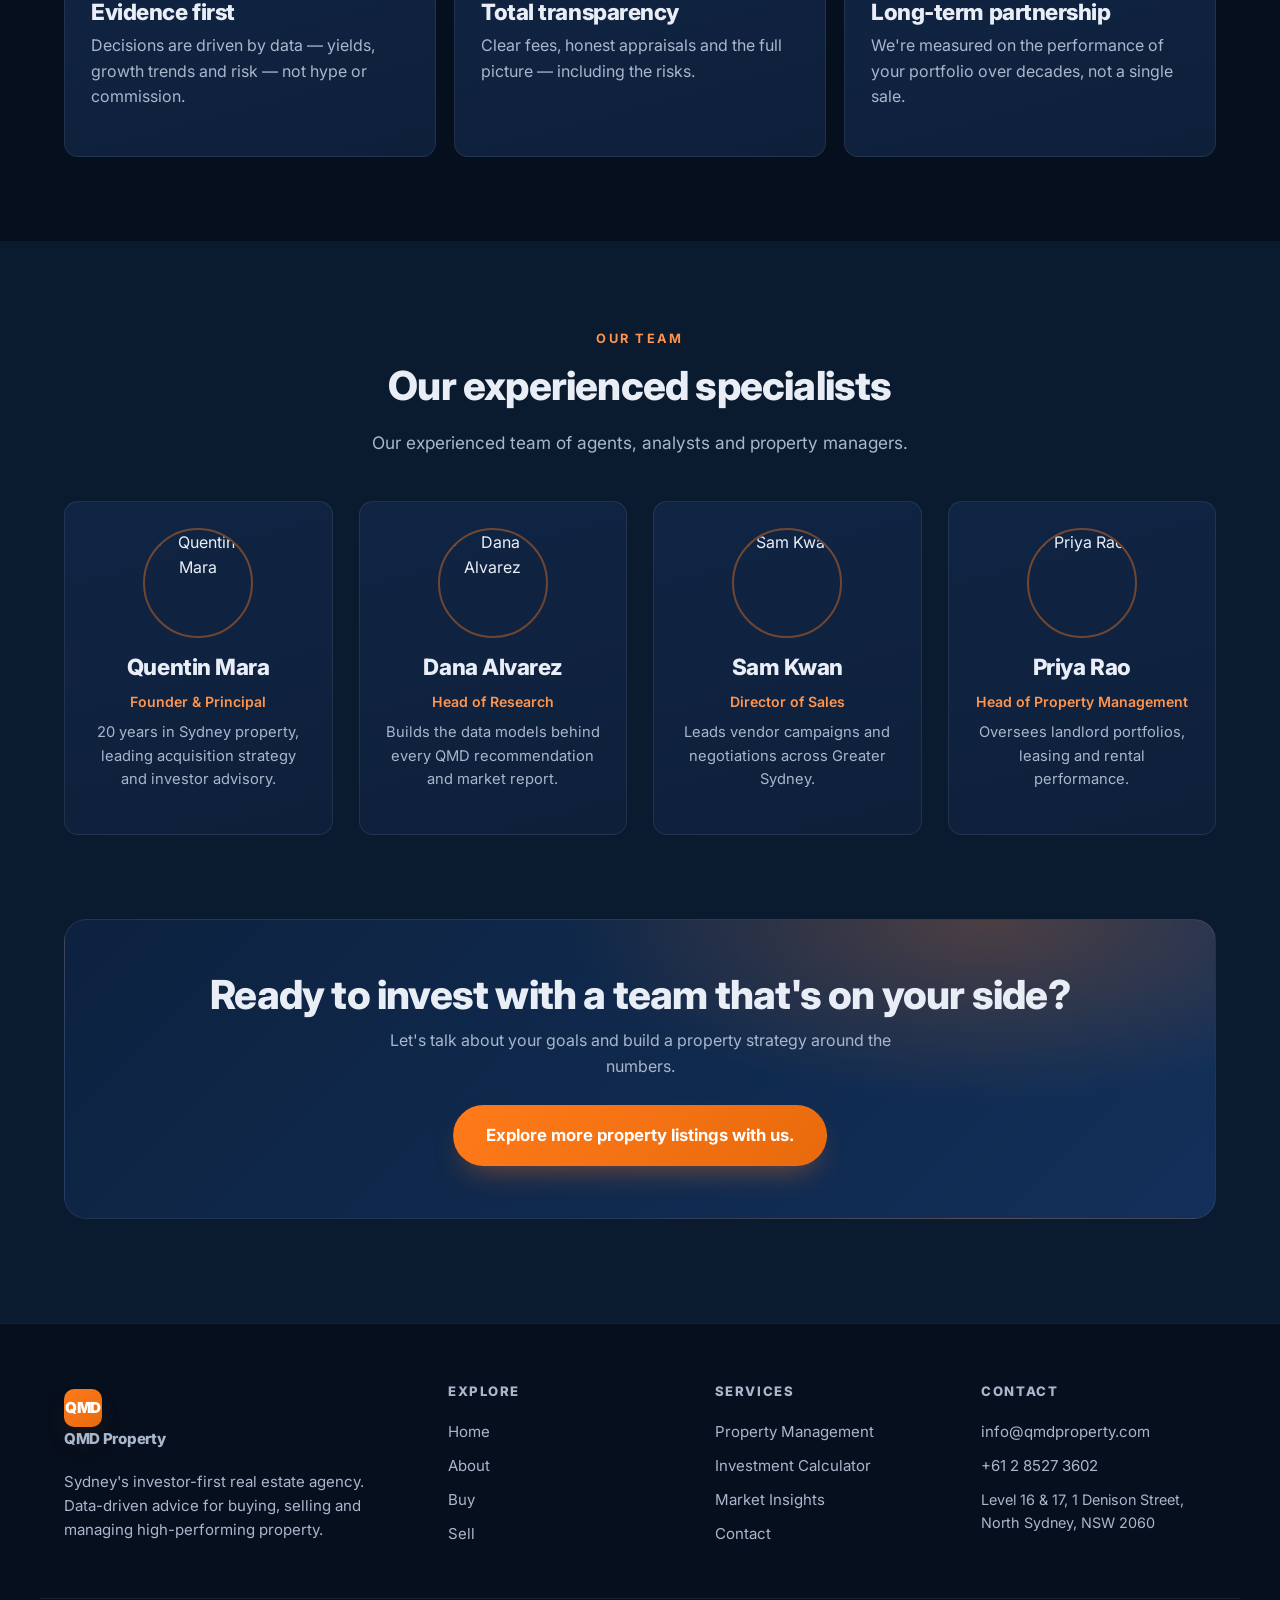
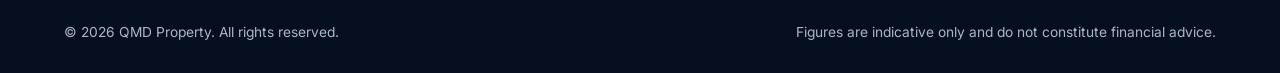
==== commit da27a24c: "Reword About page team subtitle Co-Authored-By: Claude Opus 4.8 <noreply@anthropic.com>" ====
--- a/about.html
+++ b/about.html
@@ -73,7 +73,7 @@
       <div class="section-head center reveal">
         <span class="eyebrow">Our Team</span>
         <h2>Our experienced specialists</h2>
-        <p class="lead">A senior team of agents, analysts and property managers — all Sydney specialists.</p>
+        <p class="lead">Our experienced team of agents, analysts and property managers.</p>
       </div>
       <div class="grid grid--4">
         <div class="card team-card reveal"><img src="https://placehold.co/200x200/12305a/ff7a1a?text=QM" alt="Quentin Mara"><h3>Quentin Mara</h3><div class="role">Founder & Principal</div><p>20 years in Sydney property, leading acquisition strategy and investor advisory.</p></div>
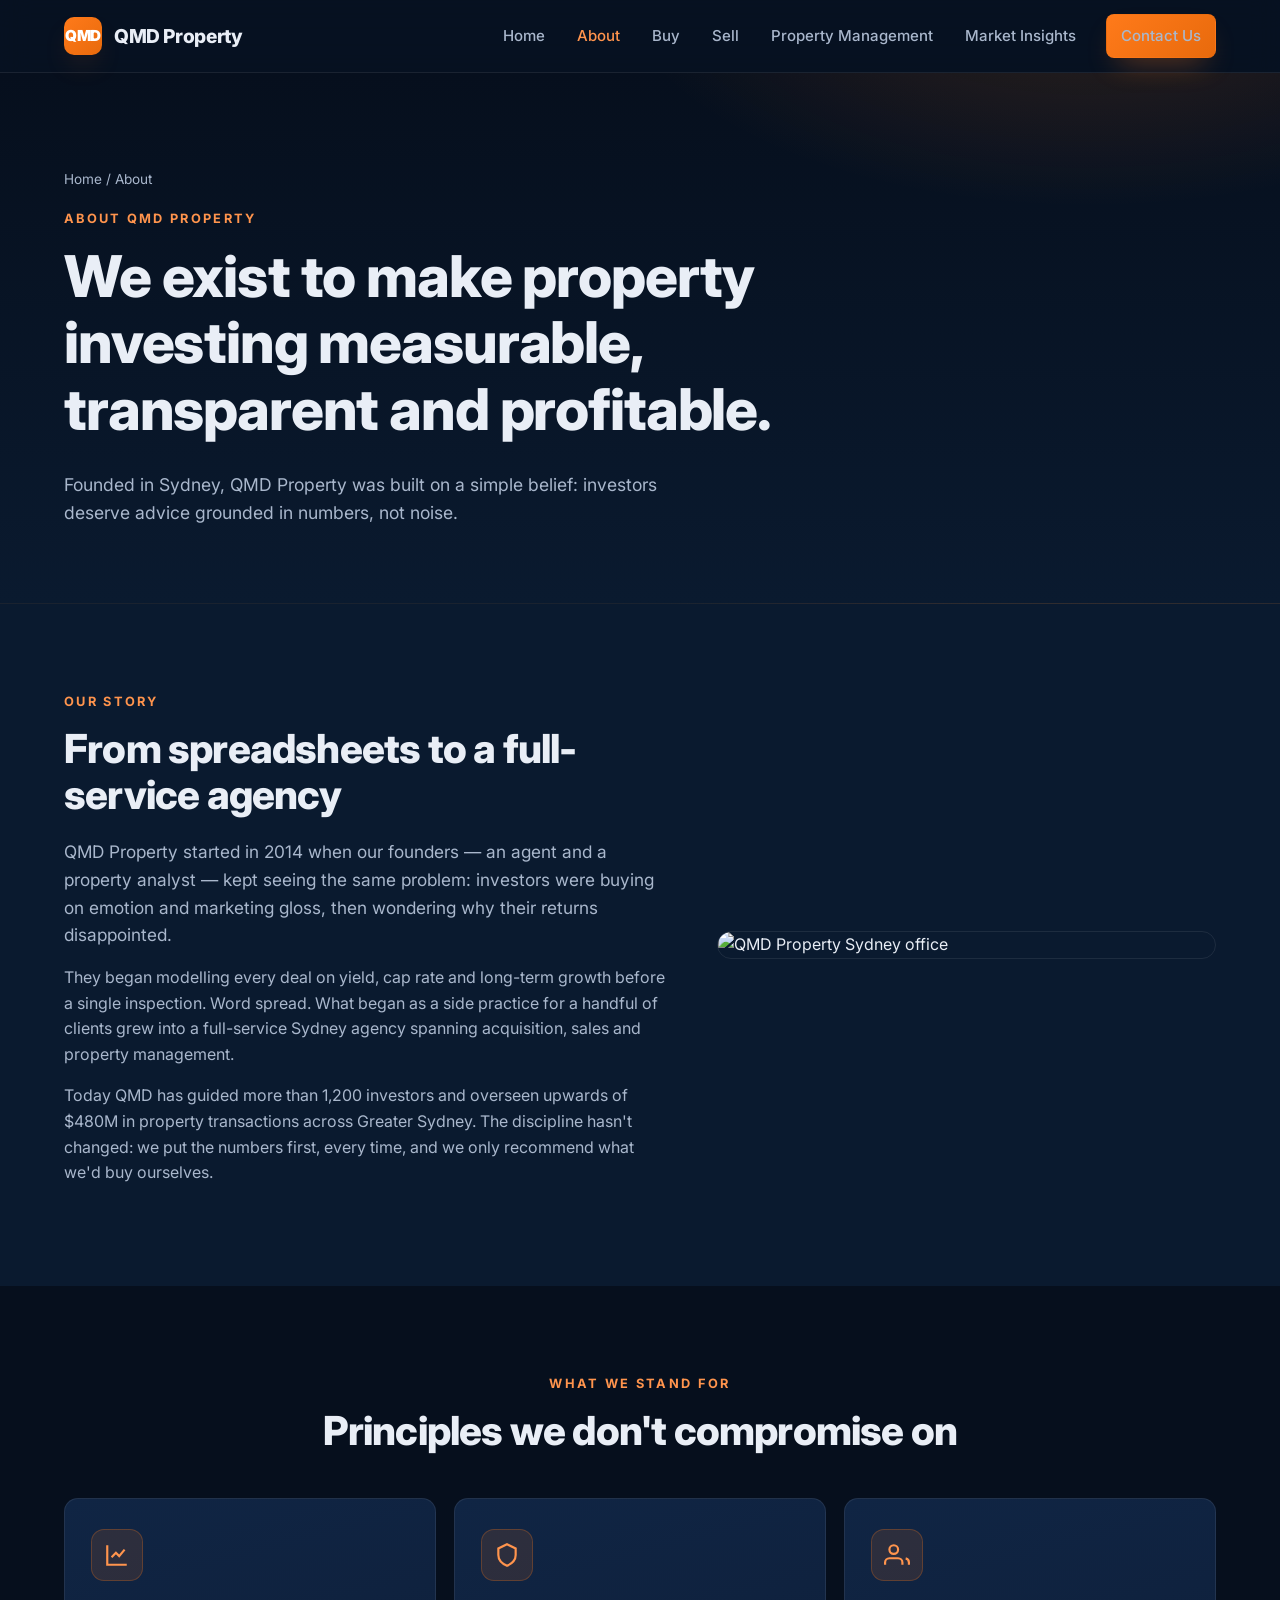
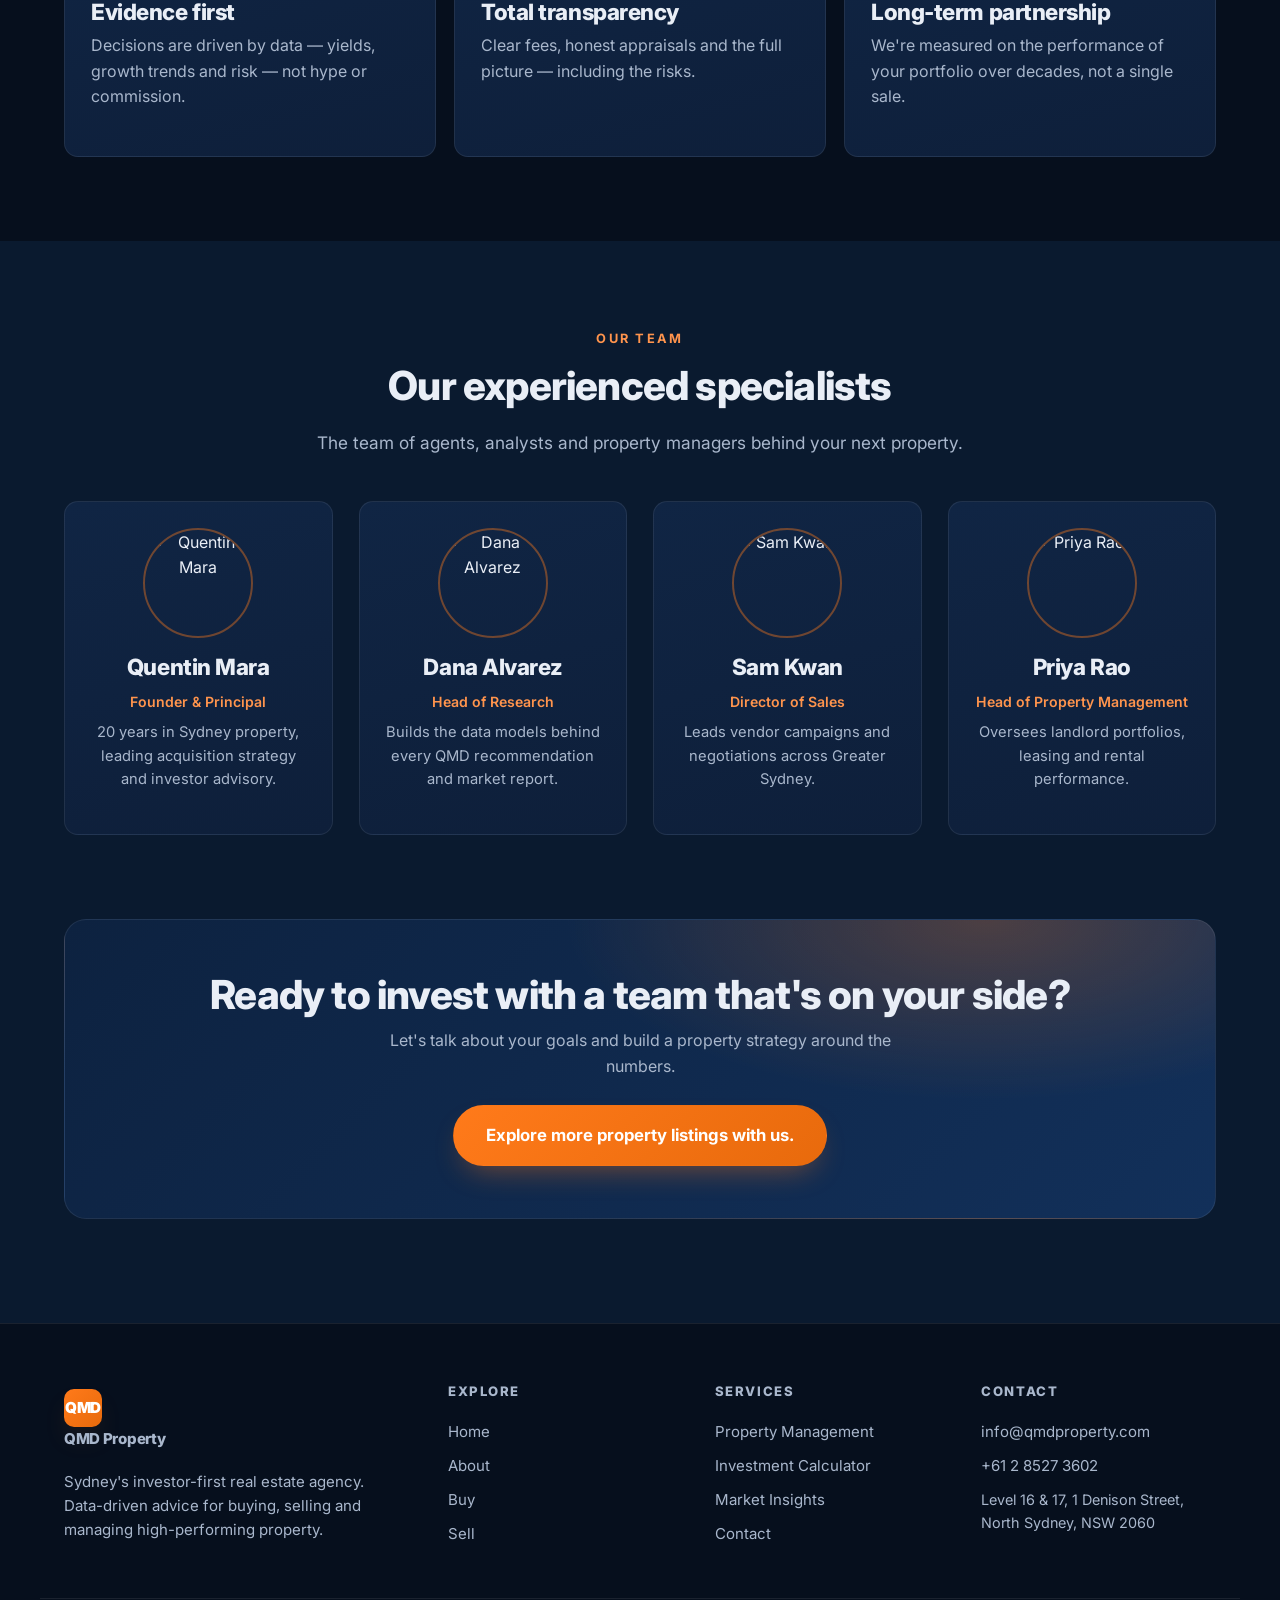
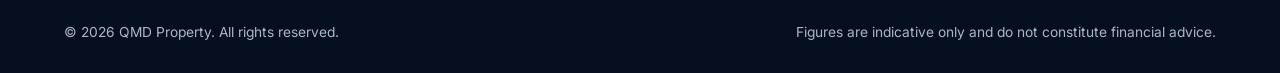
==== commit c1966816: "Reword About page team subtitle Co-Authored-By: Claude Opus 4.8 <noreply@anthropic.com>" ====
--- a/about.html
+++ b/about.html
@@ -73,7 +73,7 @@
       <div class="section-head center reveal">
         <span class="eyebrow">Our Team</span>
         <h2>Our experienced specialists</h2>
-        <p class="lead">Our experienced team of agents, analysts and property managers.</p>
+        <p class="lead">The team of agents, analysts and property managers behind your next property.</p>
       </div>
       <div class="grid grid--4">
         <div class="card team-card reveal"><img src="https://placehold.co/200x200/12305a/ff7a1a?text=QM" alt="Quentin Mara"><h3>Quentin Mara</h3><div class="role">Founder & Principal</div><p>20 years in Sydney property, leading acquisition strategy and investor advisory.</p></div>
